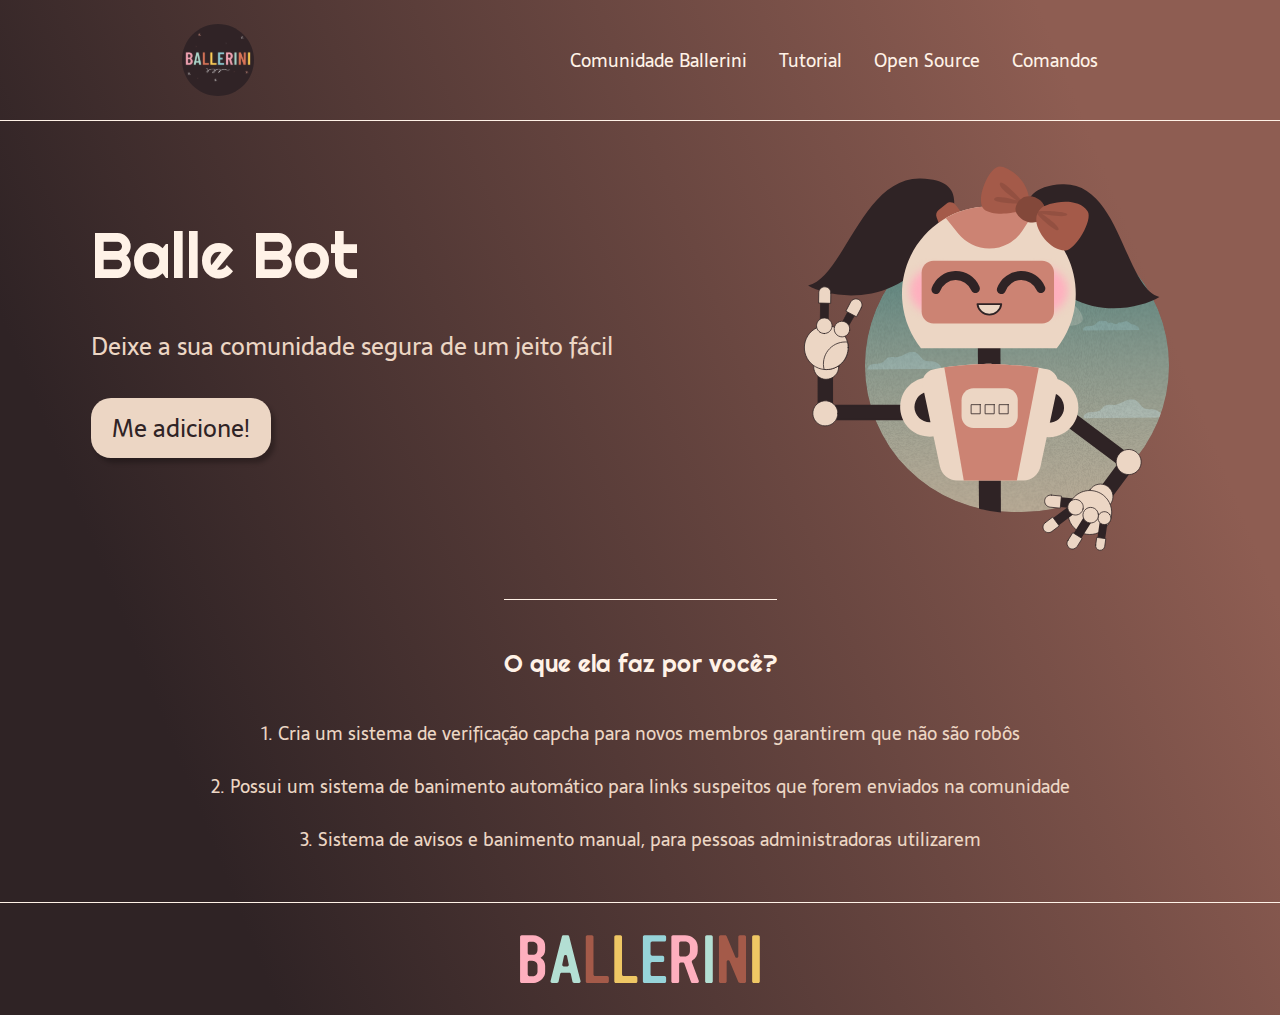
==== index.html @ 3d0680ea "Initial Commit" ====
<!DOCTYPE html>
<html lang="pt-BR">
<head>
    <meta charset="UTF-8">
    <meta http-equiv="X-UA-Compatible" content="IE=edge">
    <meta name="viewport" content="width=device-width, initial-scale=1.0">
    <meta name="description" content="Um bot que vai deixar sua comunidade segura de um jeito fácil">
    <title>Balle Bot - Modere sua comunidade do Discord</title>
    <link rel="preconnect" href="https://fonts.googleapis.com">
    <link rel="preconnect" href="https://fonts.gstatic.com" crossorigin>
    <link href="https://fonts.googleapis.com/css2?family=Righteous&family=Sarala:wght@400;700&display=swap" rel="stylesheet">
    <link rel="stylesheet" type="text/css" href="assets/css/style.css">
</head>
<body>
    <header class="cabecalho">
        <img class="cabecalho-imagem" src="assets/img/logo.svg" alt="logo da comunidade Ballerini">
        <nav class="cabecalho-menu">
            <a class="cabecalho-menu-item" href="https://discord.gg/wagxzStdcR" target="_blank">Comunidade Ballerini</a>
            <a class="cabecalho-menu-item" href="#">Tutorial</a>
            <a class="cabecalho-menu-item" href="#">Open Source</a>
            <a class="cabecalho-menu-item" href="#">Comandos</a>
        </nav>
    </header>

    <main class="conteudo">
        <section class="conteudo-principal">
            <div class="conteudo-principal-escrito">
                <h1 class="conteudo-principal-escrito-titulo">Balle Bot</h1>
                <h2 class="conteudo-principal-escrito-subtitulo">Deixe a sua comunidade segura de um jeito fácil</h2>
                <button class="conteudo-principal-escrito-botao">Me adicione!</button>
            </div>
            <img class="conteudo-principal-imagem" src="assets/img/ballebot.svg" alt="Imagem da Balle Bot">
        </section>

        <section class="conteudo-secundario">
            <h3 class="conteudo-secundario-titulo">O que ela faz por você?</h3>
            <p class="conteudo-secundario-paragrafo">1. Cria um <strong>sistema de verificação capcha</strong> para novos membros garantirem que não são robôs</p>
            <p class="conteudo-secundario-paragrafo">2. Possui um <strong>sistema de banimento automático</strong> para links suspeitos que forem enviados na comunidade</p>
            <p class="conteudo-secundario-paragrafo">3. <strong>Sistema de avisos e banimento manual</strong>, para pessoas administradoras utilizarem</p>
        </section>
    </main>

    <footer class="rodape">
        <img class="rodape-imagem" src="assets/img/ballerini.svg" alt="">
    </footer>
</body>
</html>
---- assets/css/style.css ----
:root {
    /* Fontes */
    --sarala: 'Sarala', sans-serif;
    --righteous: 'Righteous', cursive;
    /* Cores */
    --background: linear-gradient(68.15deg, #2F2325 16.62%, #8E5D52 85.61%);
    --cor-primaria:#FFF2E7;
    --cor-secundaria:#ECD6C4;

}

* {
    margin: 0;
    padding: 0;
    box-sizing: border-box;
    text-decoration: none;
}

body {
    font-size: 100%;
    background: var(--background);
}

.cabecalho {
    display: flex;
    flex-direction: row;
    align-items: center;
    justify-content: space-around;
    padding: 24px;
}

.cabecalho-imagem {
    height: 72px;
}

.cabecalho-menu {
    display: flex;
    gap: 32px;
}

.cabecalho-menu-item {
    font-family:var(--sarala);
    color: var(--cor-primaria);
    font-weight: 400;
    font-size: 18px;
}

.cabecalho-menu-item:hover {
    color: rgba(236,214,196,0.53);
    cursor: pointer;
}

.conteudo {
    border-top: 0.4px solid var(--cor-primaria);
    margin-bottom: 48px;
}

.conteudo-principal {
    display: flex;
    flex-direction: row;
    align-items: center;
    justify-content: space-around;
}

.conteudo-principal-escrito {
    display: flex;
    flex-direction: column;
    gap: 32px;
}

.conteudo-principal-escrito-titulo {
    font-family: var(--righteous);
    font-weight: 400;
    font-size: 64px;
    color: var(--cor-primaria);
}

.conteudo-principal-escrito-subtitulo {
    font-family:var(--sarala);
    font-weight: 400;
    font-size: 24px;
    color:var(--cor-secundaria);
}

.conteudo-principal-escrito-botao {
    background-color: var(--cor-secundaria);
    width: 180px;
    height: 60px;
    border-radius: 20px;
    border: none;
    font-size: 24px;
    font-family: var(--sarala);
    font-weight: 400;
    color:#2F2325;
    box-shadow: 4px 5px 4px rgba(0, 0, 0, 0.25);
    text-align: center;
}

.conteudo-principal-escrito-botao:hover {
    background-color: rgba(236,214,196,0.53);
    cursor: pointer;
}

.conteudo-principal-imagem{
    height: 430px;
}

.conteudo-secundario {
    display: flex;
    flex-direction: column;
    align-items: center;
    gap: 24px;
    margin-top: 48px;
}

.conteudo-secundario-titulo {
    border-top:0.4px solid var(--cor-primaria);
    padding-top: 48px;
    color: var(--cor-primaria);
    font-family: var(--righteous);
    font-weight: 400;
    font-size: 24px;
    margin-bottom: 16px;
}

.conteudo-secundario-paragrafo {
    font-family: var(--sarala);
    font-weight: 300;
    font-size: 18px;
    color: var(--cor-secundaria);
}

.rodape {
    padding: 32px;
    border-top: 0.4px solid var(--cor-primaria);
}

.rodape-imagem {
    height: 48px;
    display: block;
    margin: 0 auto;
}
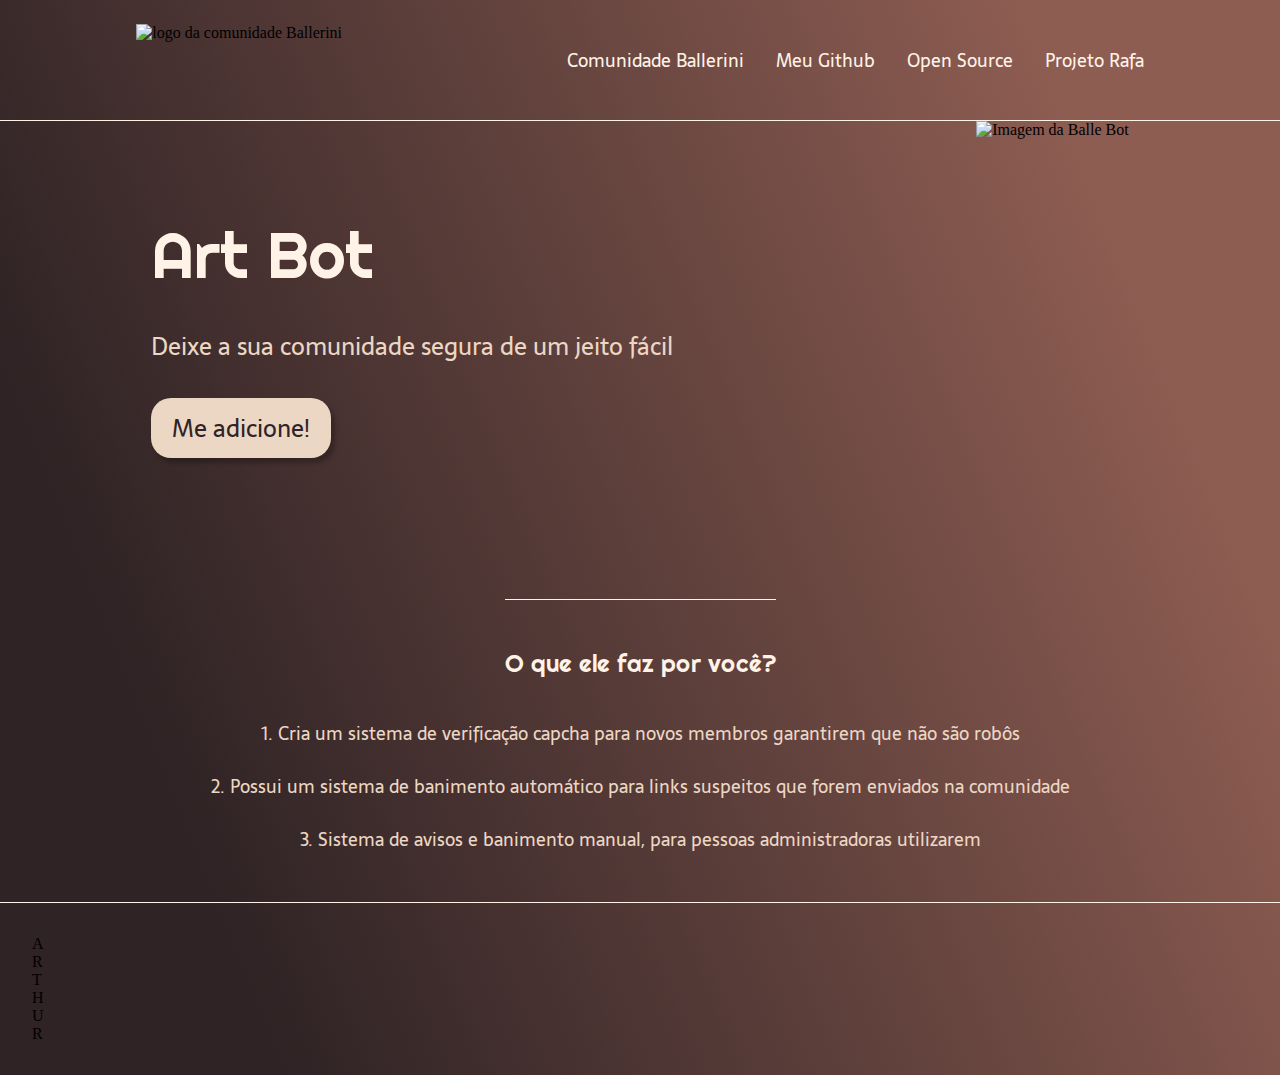
==== commit 544ad262: "Update index.html" ====
--- a/index.html
+++ b/index.html
@@ -5,35 +5,38 @@
     <meta http-equiv="X-UA-Compatible" content="IE=edge">
     <meta name="viewport" content="width=device-width, initial-scale=1.0">
     <meta name="description" content="Um bot que vai deixar sua comunidade segura de um jeito fácil">
-    <title>Balle Bot - Modere sua comunidade do Discord</title>
+    <title>Art Bot - Modere sua comunidade do Discord</title>
     <link rel="preconnect" href="https://fonts.googleapis.com">
     <link rel="preconnect" href="https://fonts.gstatic.com" crossorigin>
+    <link rel="preconnect" href="https://fonts.googleapis.com">
+    <link rel="preconnect" href="https://fonts.gstatic.com" crossorigin>
+    <link href="https://fonts.googleapis.com/css2?family=Mitr:wght@700&display=swap" rel="stylesheet">
     <link href="https://fonts.googleapis.com/css2?family=Righteous&family=Sarala:wght@400;700&display=swap" rel="stylesheet">
     <link rel="stylesheet" type="text/css" href="assets/css/style.css">
 </head>
 <body>
     <header class="cabecalho">
-        <img class="cabecalho-imagem" src="assets/img/logo.svg" alt="logo da comunidade Ballerini">
+        <img class="cabecalho-imagem" src="assets/img/art logo.jpg" alt="logo da comunidade Ballerini">
         <nav class="cabecalho-menu">
             <a class="cabecalho-menu-item" href="https://discord.gg/wagxzStdcR" target="_blank">Comunidade Ballerini</a>
-            <a class="cabecalho-menu-item" href="#">Tutorial</a>
-            <a class="cabecalho-menu-item" href="#">Open Source</a>
-            <a class="cabecalho-menu-item" href="#">Comandos</a>
+            <a class="cabecalho-menu-item" href="https://github.com/Arthurdso" target="_blank">Meu Github</a>
+            <a class="cabecalho-menu-item" href="https://github.com/CCodeCommunity/Codify" target="_blank">Open Source</a>
+            <a class="cabecalho-menu-item" href="#">Projeto Rafa</a>
         </nav>
     </header>
 
     <main class="conteudo">
         <section class="conteudo-principal">
             <div class="conteudo-principal-escrito">
-                <h1 class="conteudo-principal-escrito-titulo">Balle Bot</h1>
+                <h1 class="conteudo-principal-escrito-titulo">Art Bot</h1>
                 <h2 class="conteudo-principal-escrito-subtitulo">Deixe a sua comunidade segura de um jeito fácil</h2>
-                <button class="conteudo-principal-escrito-botao">Me adicione!</button>
+                <a href="https://www.linkedin.com/in/arthurdso/" target="_blank"><button class="conteudo-principal-escrito-botao">Me adicione!</button></a> 
             </div>
-            <img class="conteudo-principal-imagem" src="assets/img/ballebot.svg" alt="Imagem da Balle Bot">
+            <img class="conteudo-principal-imagem" src="assets/img/meubot.svg" alt="Imagem da Balle Bot">
         </section>
 
         <section class="conteudo-secundario">
-            <h3 class="conteudo-secundario-titulo">O que ela faz por você?</h3>
+            <h3 class="conteudo-secundario-titulo">O que ele faz por você?</h3>
             <p class="conteudo-secundario-paragrafo">1. Cria um <strong>sistema de verificação capcha</strong> para novos membros garantirem que não são robôs</p>
             <p class="conteudo-secundario-paragrafo">2. Possui um <strong>sistema de banimento automático</strong> para links suspeitos que forem enviados na comunidade</p>
             <p class="conteudo-secundario-paragrafo">3. <strong>Sistema de avisos e banimento manual</strong>, para pessoas administradoras utilizarem</p>
@@ -41,7 +44,12 @@
     </main>
 
     <footer class="rodape">
-        <img class="rodape-imagem" src="assets/img/ballerini.svg" alt="">
+        <p class="letras A">A</p>
+        <p class="letras R">R</p>
+        <p class="letras T">T</p>
+        <p class="letras H">H</p>
+        <p class="letras U">U</p>
+        <p class="letras R">R</p>
     </footer>
 </body>
 </html>